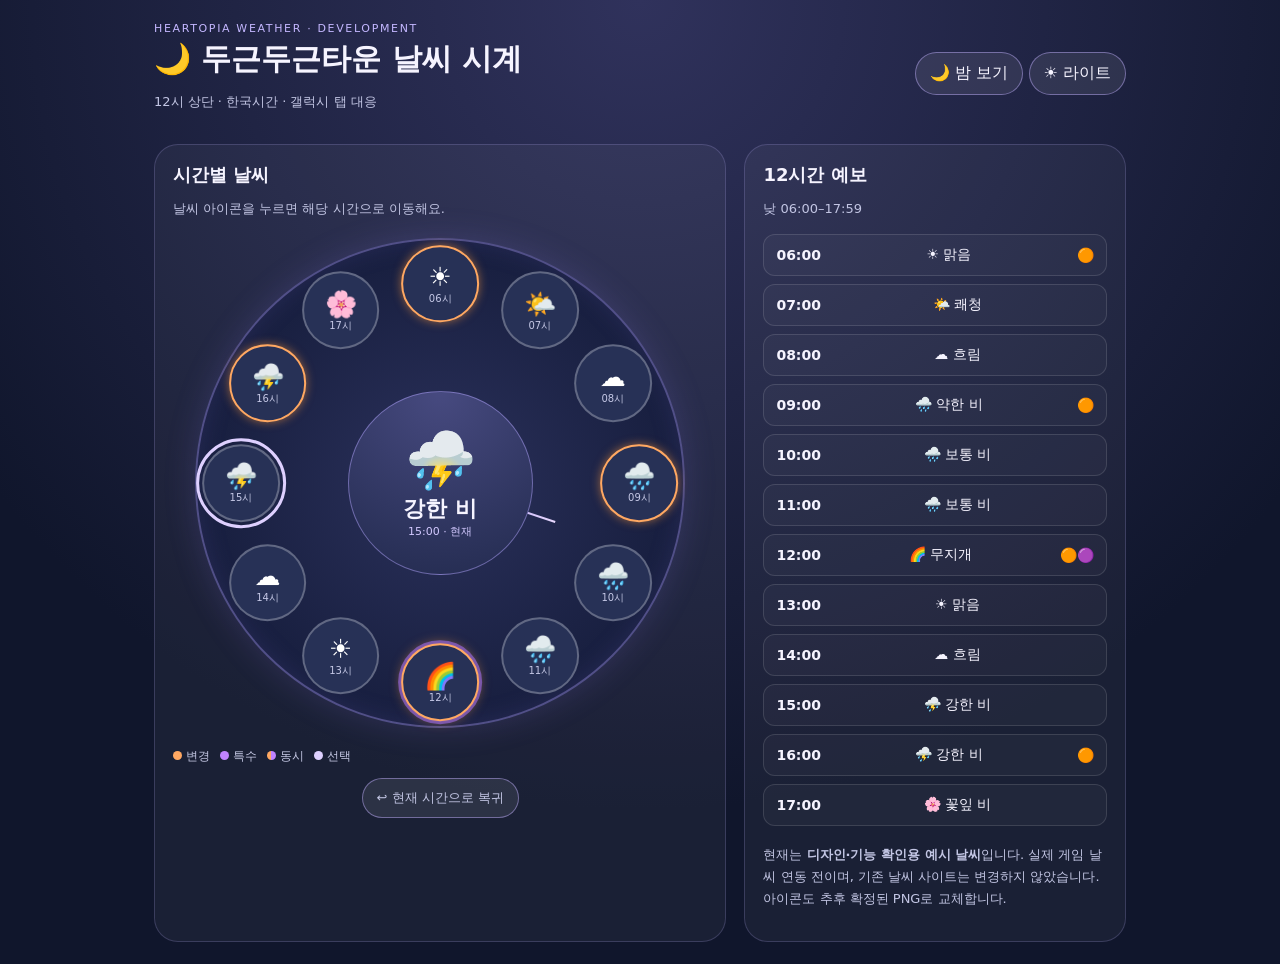
==== weather-clock.html @ 0881e527 "Add standalone responsive weather clock preview without changing existing site" ====
<!doctype html><html lang="ko"><head><meta charset="utf-8"><meta name="viewport" content="width=device-width,initial-scale=1"><title>두근두근타운 날씨 시계 · 개발 미리보기</title><style>
*{box-sizing:border-box}body{margin:0;font-family:system-ui,"Noto Sans KR",sans-serif;background:radial-gradient(circle at top,#30325c,#10162c 70%);color:#f6f4ff}main{max-width:1000px;margin:auto;padding:22px 14px}header{display:flex;justify-content:space-between;align-items:center;gap:12px;flex-wrap:wrap}h1{font-size:clamp(22px,4vw,30px);margin:4px 0}p{color:#c2c5e3;font-size:13px}.eyebrow{letter-spacing:.15em;color:#c4b7ff;font-size:11px}button{font:inherit;cursor:pointer}.btn{border:1px solid #afa0e888;border-radius:30px;padding:10px 14px;background:#ffffff15;color:inherit}.btn:focus-visible,.slot:focus-visible{outline:3px solid #ffca83;outline-offset:3px}.layout{display:grid;grid-template-columns:1.2fr .8fr;gap:18px;margin-top:20px}.card{border:1px solid #a8a2e53b;background:#ffffff0b;border-radius:24px;padding:18px}.card h2{font-size:18px;margin:0}.clock{width:min(100%,490px);aspect-ratio:1;margin:20px auto;position:relative;border-radius:50%;border:2px solid #a99af566;background:radial-gradient(circle,#2b315b,#171e3e 72%);box-shadow:0 0 32px #9784f62b,inset 0 0 24px #7c6bd02a}.slot{position:absolute;transform:translate(-50%,-50%);width:16%;aspect-ratio:1;border-radius:50%;background:#273156;border:2px solid #ffffff44;color:white;display:grid;place-content:center;text-align:center;padding:0;line-height:1.2}.slot span{font-size:clamp(17px,3vw,26px)}.slot small{font-size:10px;color:#c5c8e6}.slot.changed{border-color:#ffa862;box-shadow:0 0 10px #ff993c8c}.slot.special{border-color:#c083ff;box-shadow:0 0 11px #b174ffae}.slot.both{border-color:#ffa862;box-shadow:0 0 0 3px #a872ff8c,0 0 12px #ff993c8c}.slot.selected{outline:3px solid #ded0ff;outline-offset:3px}.center{position:absolute;inset:31%;border-radius:50%;display:flex;flex-direction:column;align-items:center;justify-content:center;background:radial-gradient(circle at top,#474a80,#232b4f);border:1px solid #b5a5ff7a;pointer-events:none;text-align:center}.hero{font-size:clamp(30px,7vw,57px)}.name{font-size:clamp(14px,3vw,22px);font-weight:800}.time{font-size:11px;color:#d3c9ff}.hand{position:absolute;left:50%;top:25%;height:25%;width:2px;background:linear-gradient(#e9d9ff,#8978e7);transform-origin:bottom center;pointer-events:none}.legend{display:flex;flex-wrap:wrap;gap:10px;font-size:12px;color:#c5c8e4}.legend b{font-weight:400}.legend i{display:inline-block;width:9px;height:9px;border-radius:50%;margin-right:4px}.list{display:grid;gap:8px;margin-top:16px}.item{display:flex;justify-content:space-between;align-items:center;border:1px solid #ffffff20;background:#ffffff08;padding:11px 12px;border-radius:12px;font-size:14px}.note{line-height:1.7;margin-top:18px}.light{background:#eef2ff;color:#27365a}.light .card{background:#fff;border-color:#cbd5f1}.light p,.light .note{color:#586780}.light .btn{color:#25365a;border-color:#9daed2}.light .legend{color:#516280}@media(max-width:740px){.layout{grid-template-columns:1fr}.card{padding:15px}.clock{max-width:430px}.slot{width:17%}} </style></head><body><main><header><div><div class="eyebrow">HEARTOPIA WEATHER · DEVELOPMENT</div><h1>🌙 두근두근타운 날씨 시계</h1><p>12시 상단 · 한국시간 · 갤럭시 탭 대응</p></div><div><button class="btn" id="mode">🌙 밤 보기</button> <button class="btn" id="theme">☀️ 라이트</button></div></header><div class="layout"><section class="card"><h2>시간별 날씨</h2><p>날씨 아이콘을 누르면 해당 시간으로 이동해요.</p><div class="clock" id="clock"><div class="hand" id="hand"></div><div class="center"><div class="hero" id="hero"></div><div class="name" id="name"></div><div class="time" id="time"></div></div></div><div class="legend"><b><i style="background:#ffa862"></i>변경</b><b><i style="background:#c083ff"></i>특수</b><b><i style="background:linear-gradient(90deg,#ffa862 50%,#c083ff 50%)"></i>동시</b><b><i style="background:#ded0ff"></i>선택</b></div><p style="text-align:center"><button class="btn" id="reset">↩ 현재 시간으로 복귀</button></p></section><aside class="card"><h2>12시간 예보</h2><p id="label"></p><div class="list" id="list"></div><p class="note">현재는 <strong>디자인·기능 확인용 예시 날씨</strong>입니다. 실제 게임 날씨 연동 전이며, 기존 날씨 사이트는 변경하지 않았습니다. 아이콘도 추후 확정된 PNG로 교체합니다.</p></aside></div></main><script>
const kinds=[['맑음','☀️'],['쾌청','🌤️'],['흐림','☁️'],['여우비','🌦️'],['약한 비','🌧️'],['보통 비','🌧️'],['강한 비','⛈️'],['달빛 비','🌧️'],['약한 눈','🌨️'],['보통 눈','❄️'],['강한 눈','🌨️'],['무지개','🌈',1],['달 무지개','🌙',1],['유성우 1','🌠',1],['유성우 2','🌠',1],['유성우 3','🌠',1],['오로라 1','✨',1],['오로라 2','✨',1],['오로라 3','✨',1],['폭염','🌞'],['꽃잎 비','🌸']];const pattern=[0,0,1,2,2,3,0,1,2,4,5,5,11,0,2,6,6,20,12,13,14,16,2,7];const changed=new Set([6,9,12,16,18,21]);const $=id=>document.getElementById(id),kst=()=>new Date(new Date().toLocaleString('en-US',{timeZone:'Asia/Seoul'}));let night=kst().getHours()<6||kst().getHours()>=18,selected=null,light=false;function draw(){const n=kst(),current=n.getHours(),hour=selected??current,w=kinds[pattern[hour]],hours=Array.from({length:12},(_,i)=>((night?18:6)+i)%24);$('hero').textContent=w[1];$('name').textContent=w[0];$('time').textContent=String(hour).padStart(2,'0')+':00'+(selected===null?' · 현재':' · 선택');$('mode').textContent=night?'☀️ 낮 보기':'🌙 밤 보기';$('theme').textContent=light?'🌙 미드나잇':'☀️ 라이트';document.body.classList.toggle('light',light);document.querySelectorAll('.slot').forEach(e=>e.remove());hours.forEach((h,i)=>{const k=kinds[pattern[h]],a=i*Math.PI/6,b=document.createElement('button');b.className='slot'+(changed.has(h)&&k[2]?' both':changed.has(h)?' changed':k[2]?' special':'')+(hour===h?' selected':'');b.style.left=50+41*Math.sin(a)+'%';b.style.top=50-41*Math.cos(a)+'%';b.setAttribute('aria-label',h+'시 '+k[0]);b.innerHTML='<span>'+k[1]+'</span><small>'+String(h).padStart(2,'0')+'시</small>';b.onclick=()=>{selected=h;draw()};$('clock').appendChild(b)});$('hand').style.transform='translateX(-50%) rotate('+((current%12)*30+n.getMinutes()*.5)+'deg)';$('label').textContent=night?'밤 18:00–05:59':'낮 06:00–17:59';$('list').innerHTML=hours.map(h=>{const k=kinds[pattern[h]];return '<div class="item"><strong>'+String(h).padStart(2,'0')+':00</strong><span>'+k[1]+' '+k[0]+'</span><span>'+(changed.has(h)?'🟠':'')+(k[2]?'🟣':'')+'</span></div>'}).join('')} $('mode').onclick=()=>{night=!night;selected=null;draw()};$('theme').onclick=()=>{light=!light;draw()};$('reset').onclick=()=>{selected=null;night=kst().getHours()<6||kst().getHours()>=18;draw()};let sx=null;$('clock').addEventListener('touchstart',e=>sx=e.touches[0].clientX,{passive:true});$('clock').addEventListener('touchend',e=>{if(sx!==null&&Math.abs(e.changedTouches[0].clientX-sx)>70){night=!night;selected=null;draw()}sx=null},{passive:true});draw();setInterval(()=>{if(selected===null)night=kst().getHours()<6||kst().getHours()>=18;draw()},30000);
</script></body></html>
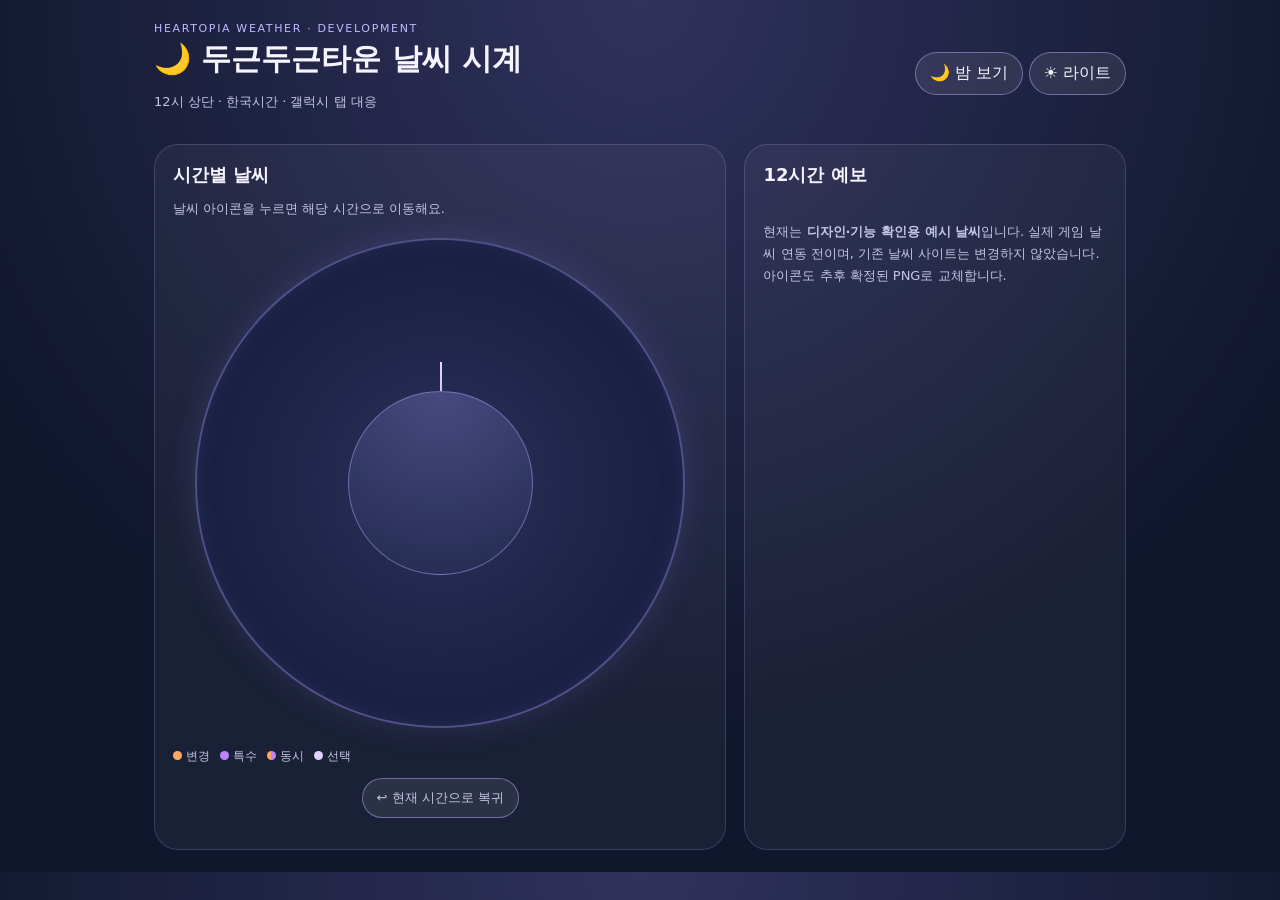
==== commit 856b2920: "Format weather clock source for readable Galaxy Tab GitHub view" ====
--- a/weather-clock.html
+++ b/weather-clock.html
@@ -1,4 +1,162 @@
-<!doctype html><html lang="ko"><head><meta charset="utf-8"><meta name="viewport" content="width=device-width,initial-scale=1"><title>두근두근타운 날씨 시계 · 개발 미리보기</title><style>
-*{box-sizing:border-box}body{margin:0;font-family:system-ui,"Noto Sans KR",sans-serif;background:radial-gradient(circle at top,#30325c,#10162c 70%);color:#f6f4ff}main{max-width:1000px;margin:auto;padding:22px 14px}header{display:flex;justify-content:space-between;align-items:center;gap:12px;flex-wrap:wrap}h1{font-size:clamp(22px,4vw,30px);margin:4px 0}p{color:#c2c5e3;font-size:13px}.eyebrow{letter-spacing:.15em;color:#c4b7ff;font-size:11px}button{font:inherit;cursor:pointer}.btn{border:1px solid #afa0e888;border-radius:30px;padding:10px 14px;background:#ffffff15;color:inherit}.btn:focus-visible,.slot:focus-visible{outline:3px solid #ffca83;outline-offset:3px}.layout{display:grid;grid-template-columns:1.2fr .8fr;gap:18px;margin-top:20px}.card{border:1px solid #a8a2e53b;background:#ffffff0b;border-radius:24px;padding:18px}.card h2{font-size:18px;margin:0}.clock{width:min(100%,490px);aspect-ratio:1;margin:20px auto;position:relative;border-radius:50%;border:2px solid #a99af566;background:radial-gradient(circle,#2b315b,#171e3e 72%);box-shadow:0 0 32px #9784f62b,inset 0 0 24px #7c6bd02a}.slot{position:absolute;transform:translate(-50%,-50%);width:16%;aspect-ratio:1;border-radius:50%;background:#273156;border:2px solid #ffffff44;color:white;display:grid;place-content:center;text-align:center;padding:0;line-height:1.2}.slot span{font-size:clamp(17px,3vw,26px)}.slot small{font-size:10px;color:#c5c8e6}.slot.changed{border-color:#ffa862;box-shadow:0 0 10px #ff993c8c}.slot.special{border-color:#c083ff;box-shadow:0 0 11px #b174ffae}.slot.both{border-color:#ffa862;box-shadow:0 0 0 3px #a872ff8c,0 0 12px #ff993c8c}.slot.selected{outline:3px solid #ded0ff;outline-offset:3px}.center{position:absolute;inset:31%;border-radius:50%;display:flex;flex-direction:column;align-items:center;justify-content:center;background:radial-gradient(circle at top,#474a80,#232b4f);border:1px solid #b5a5ff7a;pointer-events:none;text-align:center}.hero{font-size:clamp(30px,7vw,57px)}.name{font-size:clamp(14px,3vw,22px);font-weight:800}.time{font-size:11px;color:#d3c9ff}.hand{position:absolute;left:50%;top:25%;height:25%;width:2px;background:linear-gradient(#e9d9ff,#8978e7);transform-origin:bottom center;pointer-events:none}.legend{display:flex;flex-wrap:wrap;gap:10px;font-size:12px;color:#c5c8e4}.legend b{font-weight:400}.legend i{display:inline-block;width:9px;height:9px;border-radius:50%;margin-right:4px}.list{display:grid;gap:8px;margin-top:16px}.item{display:flex;justify-content:space-between;align-items:center;border:1px solid #ffffff20;background:#ffffff08;padding:11px 12px;border-radius:12px;font-size:14px}.note{line-height:1.7;margin-top:18px}.light{background:#eef2ff;color:#27365a}.light .card{background:#fff;border-color:#cbd5f1}.light p,.light .note{color:#586780}.light .btn{color:#25365a;border-color:#9daed2}.light .legend{color:#516280}@media(max-width:740px){.layout{grid-template-columns:1fr}.card{padding:15px}.clock{max-width:430px}.slot{width:17%}} </style></head><body><main><header><div><div class="eyebrow">HEARTOPIA WEATHER · DEVELOPMENT</div><h1>🌙 두근두근타운 날씨 시계</h1><p>12시 상단 · 한국시간 · 갤럭시 탭 대응</p></div><div><button class="btn" id="mode">🌙 밤 보기</button> <button class="btn" id="theme">☀️ 라이트</button></div></header><div class="layout"><section class="card"><h2>시간별 날씨</h2><p>날씨 아이콘을 누르면 해당 시간으로 이동해요.</p><div class="clock" id="clock"><div class="hand" id="hand"></div><div class="center"><div class="hero" id="hero"></div><div class="name" id="name"></div><div class="time" id="time"></div></div></div><div class="legend"><b><i style="background:#ffa862"></i>변경</b><b><i style="background:#c083ff"></i>특수</b><b><i style="background:linear-gradient(90deg,#ffa862 50%,#c083ff 50%)"></i>동시</b><b><i style="background:#ded0ff"></i>선택</b></div><p style="text-align:center"><button class="btn" id="reset">↩ 현재 시간으로 복귀</button></p></section><aside class="card"><h2>12시간 예보</h2><p id="label"></p><div class="list" id="list"></div><p class="note">현재는 <strong>디자인·기능 확인용 예시 날씨</strong>입니다. 실제 게임 날씨 연동 전이며, 기존 날씨 사이트는 변경하지 않았습니다. 아이콘도 추후 확정된 PNG로 교체합니다.</p></aside></div></main><script>
-const kinds=[['맑음','☀️'],['쾌청','🌤️'],['흐림','☁️'],['여우비','🌦️'],['약한 비','🌧️'],['보통 비','🌧️'],['강한 비','⛈️'],['달빛 비','🌧️'],['약한 눈','🌨️'],['보통 눈','❄️'],['강한 눈','🌨️'],['무지개','🌈',1],['달 무지개','🌙',1],['유성우 1','🌠',1],['유성우 2','🌠',1],['유성우 3','🌠',1],['오로라 1','✨',1],['오로라 2','✨',1],['오로라 3','✨',1],['폭염','🌞'],['꽃잎 비','🌸']];const pattern=[0,0,1,2,2,3,0,1,2,4,5,5,11,0,2,6,6,20,12,13,14,16,2,7];const changed=new Set([6,9,12,16,18,21]);const $=id=>document.getElementById(id),kst=()=>new Date(new Date().toLocaleString('en-US',{timeZone:'Asia/Seoul'}));let night=kst().getHours()<6||kst().getHours()>=18,selected=null,light=false;function draw(){const n=kst(),current=n.getHours(),hour=selected??current,w=kinds[pattern[hour]],hours=Array.from({length:12},(_,i)=>((night?18:6)+i)%24);$('hero').textContent=w[1];$('name').textContent=w[0];$('time').textContent=String(hour).padStart(2,'0')+':00'+(selected===null?' · 현재':' · 선택');$('mode').textContent=night?'☀️ 낮 보기':'🌙 밤 보기';$('theme').textContent=light?'🌙 미드나잇':'☀️ 라이트';document.body.classList.toggle('light',light);document.querySelectorAll('.slot').forEach(e=>e.remove());hours.forEach((h,i)=>{const k=kinds[pattern[h]],a=i*Math.PI/6,b=document.createElement('button');b.className='slot'+(changed.has(h)&&k[2]?' both':changed.has(h)?' changed':k[2]?' special':'')+(hour===h?' selected':'');b.style.left=50+41*Math.sin(a)+'%';b.style.top=50-41*Math.cos(a)+'%';b.setAttribute('aria-label',h+'시 '+k[0]);b.innerHTML='<span>'+k[1]+'</span><small>'+String(h).padStart(2,'0')+'시</small>';b.onclick=()=>{selected=h;draw()};$('clock').appendChild(b)});$('hand').style.transform='translateX(-50%) rotate('+((current%12)*30+n.getMinutes()*.5)+'deg)';$('label').textContent=night?'밤 18:00–05:59':'낮 06:00–17:59';$('list').innerHTML=hours.map(h=>{const k=kinds[pattern[h]];return '<div class="item"><strong>'+String(h).padStart(2,'0')+':00</strong><span>'+k[1]+' '+k[0]+'</span><span>'+(changed.has(h)?'🟠':'')+(k[2]?'🟣':'')+'</span></div>'}).join('')} $('mode').onclick=()=>{night=!night;selected=null;draw()};$('theme').onclick=()=>{light=!light;draw()};$('reset').onclick=()=>{selected=null;night=kst().getHours()<6||kst().getHours()>=18;draw()};let sx=null;$('clock').addEventListener('touchstart',e=>sx=e.touches[0].clientX,{passive:true});$('clock').addEventListener('touchend',e=>{if(sx!==null&&Math.abs(e.changedTouches[0].clientX-sx)>70){night=!night;selected=null;draw()}sx=null},{passive:true});draw();setInterval(()=>{if(selected===null)night=kst().getHours()<6||kst().getHours()>=18;draw()},30000);
-</script></body></html>+<!doctype html>
+<html lang="ko">
+<head>
+<meta charset="utf-8">
+<meta name="viewport" content="width=device-width,initial-scale=1">
+<title>두근두근타운 날씨 시계 · 개발 미리보기</title>
+<style>
+
+*{box-sizing:border-box}
+body{margin:0;font-family:system-ui,"Noto Sans KR",sans-serif;background:radial-gradient(circle at top,#30325c,#10162c 70%);color:#f6f4ff}
+main{max-width:1000px;margin:auto;padding:22px 14px}
+header{display:flex;justify-content:space-between;align-items:center;gap:12px;flex-wrap:wrap}
+h1{font-size:clamp(22px,4vw,30px);margin:4px 0}
+p{color:#c2c5e3;font-size:13px}
+.eyebrow{letter-spacing:.15em;color:#c4b7ff;font-size:11px}
+button{font:inherit;cursor:pointer}
+.btn{border:1px solid #afa0e888;border-radius:30px;padding:10px 14px;background:#ffffff15;color:inherit}
+.btn:focus-visible,.slot:focus-visible{outline:3px solid #ffca83;outline-offset:3px}
+.layout{display:grid;grid-template-columns:1.2fr .8fr;gap:18px;margin-top:20px}
+.card{border:1px solid #a8a2e53b;background:#ffffff0b;border-radius:24px;padding:18px}
+.card h2{font-size:18px;margin:0}
+.clock{width:min(100%,490px);aspect-ratio:1;margin:20px auto;position:relative;border-radius:50%;border:2px solid #a99af566;background:radial-gradient(circle,#2b315b,#171e3e 72%);box-shadow:0 0 32px #9784f62b,inset 0 0 24px #7c6bd02a}
+.slot{position:absolute;transform:translate(-50%,-50%);width:16%;aspect-ratio:1;border-radius:50%;background:#273156;border:2px solid #ffffff44;color:white;display:grid;place-content:center;text-align:center;padding:0;line-height:1.2}
+.slot span{font-size:clamp(17px,3vw,26px)}
+.slot small{font-size:10px;color:#c5c8e6}
+.slot.changed{border-color:#ffa862;box-shadow:0 0 10px #ff993c8c}
+.slot.special{border-color:#c083ff;box-shadow:0 0 11px #b174ffae}
+.slot.both{border-color:#ffa862;box-shadow:0 0 0 3px #a872ff8c,0 0 12px #ff993c8c}
+.slot.selected{outline:3px solid #ded0ff;outline-offset:3px}
+.center{position:absolute;inset:31%;border-radius:50%;display:flex;flex-direction:column;align-items:center;justify-content:center;background:radial-gradient(circle at top,#474a80,#232b4f);border:1px solid #b5a5ff7a;pointer-events:none;text-align:center}
+.hero{font-size:clamp(30px,7vw,57px)}
+.name{font-size:clamp(14px,3vw,22px);font-weight:800}
+.time{font-size:11px;color:#d3c9ff}
+.hand{position:absolute;left:50%;top:25%;height:25%;width:2px;background:linear-gradient(#e9d9ff,#8978e7);transform-origin:bottom center;pointer-events:none}
+.legend{display:flex;flex-wrap:wrap;gap:10px;font-size:12px;color:#c5c8e4}
+.legend b{font-weight:400}
+.legend i{display:inline-block;width:9px;height:9px;border-radius:50%;margin-right:4px}
+.list{display:grid;gap:8px;margin-top:16px}
+.item{display:flex;justify-content:space-between;align-items:center;border:1px solid #ffffff20;background:#ffffff08;padding:11px 12px;border-radius:12px;font-size:14px}
+.note{line-height:1.7;margin-top:18px}
+.light{background:#eef2ff;color:#27365a}
+.light .card{background:#fff;border-color:#cbd5f1}
+.light p,.light .note{color:#586780}
+.light .btn{color:#25365a;border-color:#9daed2}
+.light .legend{color:#516280}
+@media(max-width:740px){.layout{grid-template-columns:1fr}
+.card{padding:15px}
+.clock{max-width:430px}
+.slot{width:17%}
+}
+ 
+</style>
+</head>
+<body>
+<main>
+<header>
+<div>
+<div class="eyebrow">HEARTOPIA WEATHER · DEVELOPMENT</div>
+<h1>🌙 두근두근타운 날씨 시계</h1>
+<p>12시 상단 · 한국시간 · 갤럭시 탭 대응</p>
+</div>
+<div>
+<button class="btn" id="mode">🌙 밤 보기</button> <button class="btn" id="theme">☀️ 라이트</button>
+</div>
+</header>
+<div class="layout">
+<section class="card">
+<h2>시간별 날씨</h2>
+<p>날씨 아이콘을 누르면 해당 시간으로 이동해요.</p>
+<div class="clock" id="clock">
+<div class="hand" id="hand">
+</div>
+<div class="center">
+<div class="hero" id="hero">
+</div>
+<div class="name" id="name">
+</div>
+<div class="time" id="time">
+</div>
+</div>
+</div>
+<div class="legend">
+<b>
+<i style="background:#ffa862">
+</i>변경</b>
+<b>
+<i style="background:#c083ff">
+</i>특수</b>
+<b>
+<i style="background:linear-gradient(90deg,#ffa862 50%,#c083ff 50%)">
+</i>동시</b>
+<b>
+<i style="background:#ded0ff">
+</i>선택</b>
+</div>
+<p style="text-align:center">
+<button class="btn" id="reset">↩ 현재 시간으로 복귀</button>
+</p>
+</section>
+<aside class="card">
+<h2>12시간 예보</h2>
+<p id="label">
+</p>
+<div class="list" id="list">
+</div>
+<p class="note">현재는 <strong>디자인·기능 확인용 예시 날씨</strong>입니다. 실제 게임 날씨 연동 전이며, 기존 날씨 사이트는 변경하지 않았습니다. 아이콘도 추후 확정된 PNG로 교체합니다.</p>
+</aside>
+</div>
+</main>
+<script>
+
+const kinds=[['맑음','☀️'],['쾌청','🌤️'],['흐림','☁️'],['여우비','🌦️'],['약한 비','🌧️'],['보통 비','🌧️'],['강한 비','⛈️'],['달빛 비','🌧️'],['약한 눈','🌨️'],['보통 눈','❄️'],['강한 눈','🌨️'],['무지개','🌈',1],['달 무지개','🌙',1],['유성우 1','🌠',1],['유성우 2','🌠',1],['유성우 3','🌠',1],['오로라 1','✨',1],['오로라 2','✨',1],['오로라 3','✨',1],['폭염','🌞'],['꽃잎 비','🌸']];
+const pattern=[0,0,1,2,2,3,0,1,2,4,5,5,11,0,2,6,6,20,12,13,14,16,2,7];
+const changed=new Set([6,9,12,16,18,21]);
+const $=id=>document.getElementById(id),kst=()=>new Date(new Date().toLocaleString('en-US',{timeZone:'Asia/Seoul'}));
+let night=kst().getHours()<6||kst().getHours()>=18,selected=null,light=false;
+function draw(){const n=kst(),current=n.getHours(),hour=selected??current,w=kinds[pattern[hour]],hours=Array.from({length:12},(_,i)=>((night?18:6)+i)%24);
+$('hero').textContent=w[1];
+$('name').textContent=w[0];
+$('time').textContent=String(hour).padStart(2,'0')+':00'+(selected===null?' · 현재':' · 선택');
+$('mode').textContent=night?'☀️ 낮 보기':'🌙 밤 보기';
+$('theme').textContent=light?'🌙 미드나잇':'☀️ 라이트';
+document.body.classList.toggle('light',light);
+document.querySelectorAll('.slot').forEach(e=>e.remove());
+hours.forEach((h,i)=>{const k=kinds[pattern[h]],a=i*Math.PI/6,b=document.createElement('button');
+b.className='slot'+(changed.has(h)&&k[2]?' both':changed.has(h)?' changed':k[2]?' special':'')+(hour===h?' selected':'');
+b.style.left=50+41*Math.sin(a)+'%';
+b.style.top=50-41*Math.cos(a)+'%';
+b.setAttribute('aria-label',h+'시 '+k[0]);
+b.innerHTML='<span>'+k[1]+'</span>
+<small>'+String(h).padStart(2,'0')+'시</small>';
+b.onclick=()=>{selected=h;
+draw()};
+$('clock').appendChild(b)});
+$('hand').style.transform='translateX(-50%) rotate('+((current%12)*30+n.getMinutes()*.5)+'deg)';
+$('label').textContent=night?'밤 18:00–05:59':'낮 06:00–17:59';
+$('list').innerHTML=hours.map(h=>{const k=kinds[pattern[h]];
+return '<div class="item">
+<strong>'+String(h).padStart(2,'0')+':00</strong>
+<span>'+k[1]+' '+k[0]+'</span>
+<span>'+(changed.has(h)?'🟠':'')+(k[2]?'🟣':'')+'</span>
+</div>'}).join('')} $('mode').onclick=()=>{night=!night;
+selected=null;
+draw()};
+$('theme').onclick=()=>{light=!light;
+draw()};
+$('reset').onclick=()=>{selected=null;
+night=kst().getHours()<6||kst().getHours()>=18;
+draw()};
+let sx=null;
+$('clock').addEventListener('touchstart',e=>sx=e.touches[0].clientX,{passive:true});
+$('clock').addEventListener('touchend',e=>{if(sx!==null&&Math.abs(e.changedTouches[0].clientX-sx)>70){night=!night;
+selected=null;
+draw()}sx=null},{passive:true});
+draw();
+setInterval(()=>{if(selected===null)night=kst().getHours()<6||kst().getHours()>=18;
+draw()},30000);
+
+
+</script>
+</body>
+</html>
